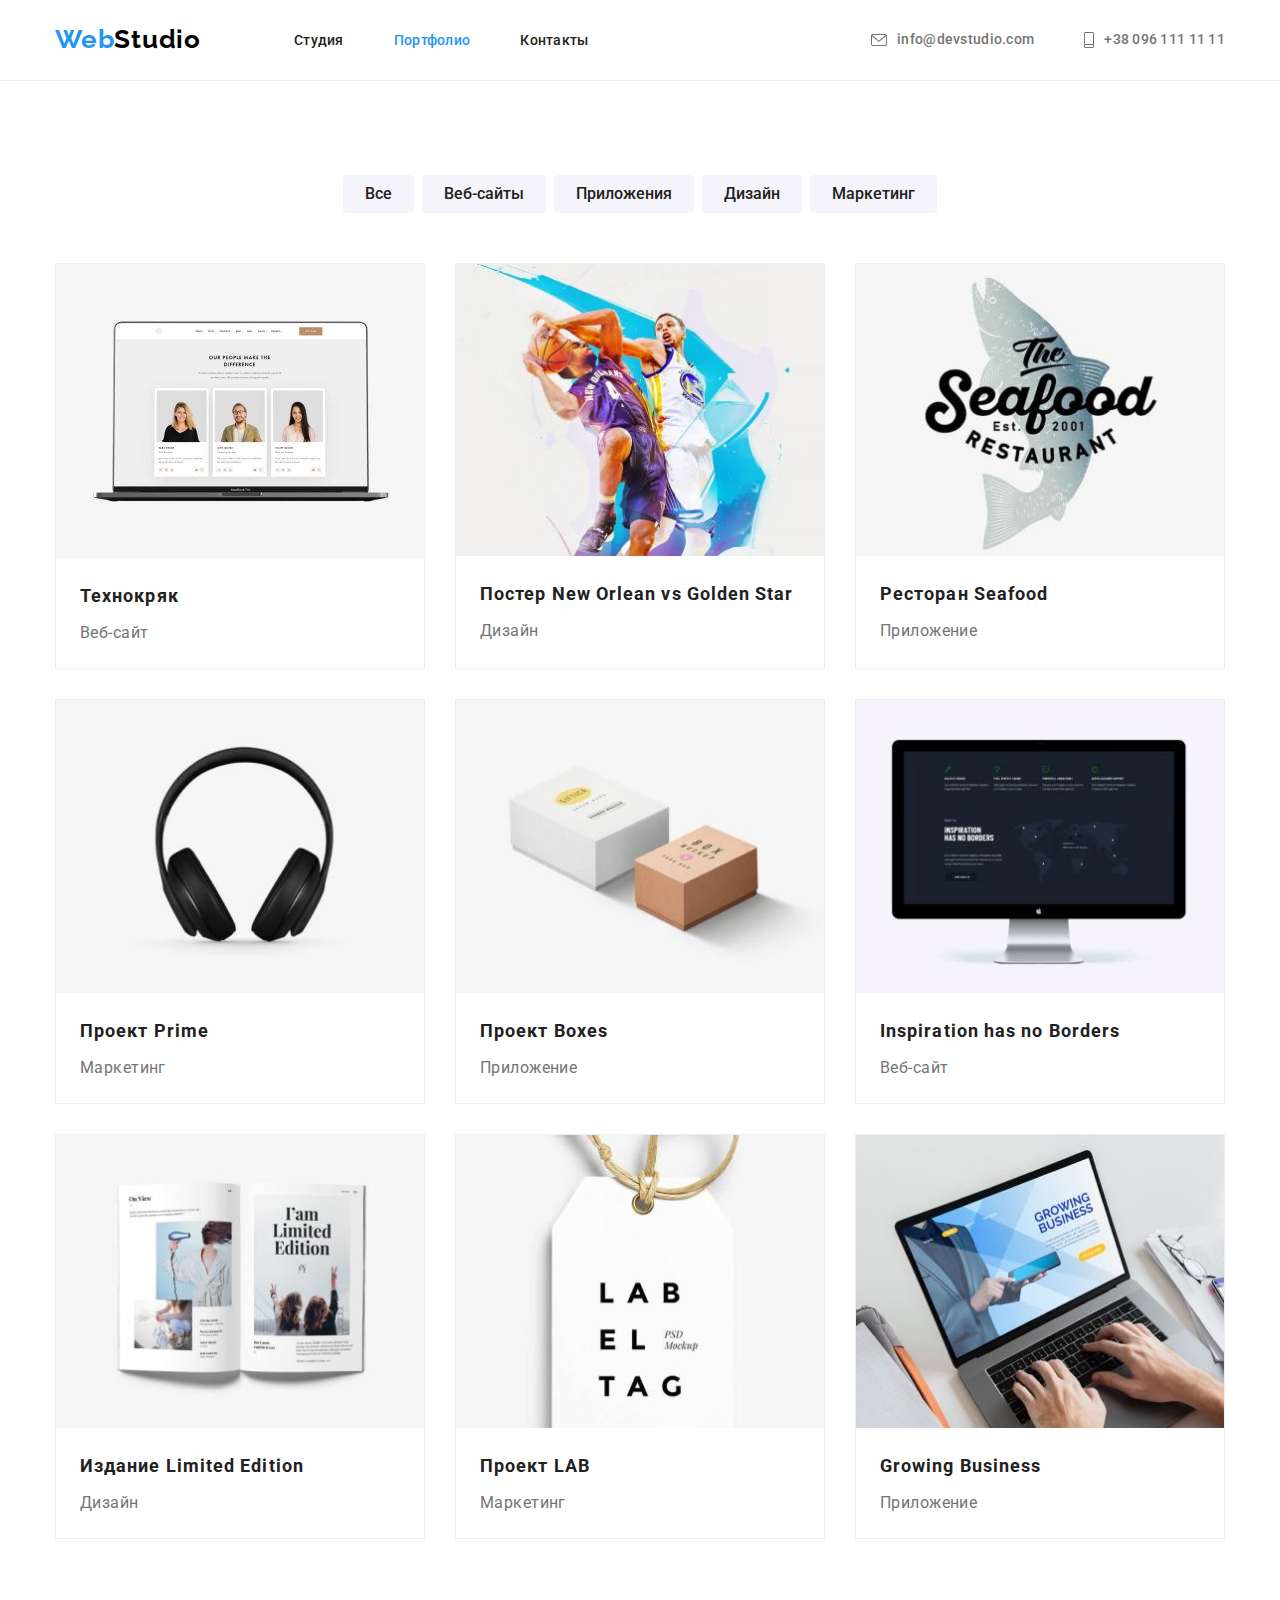
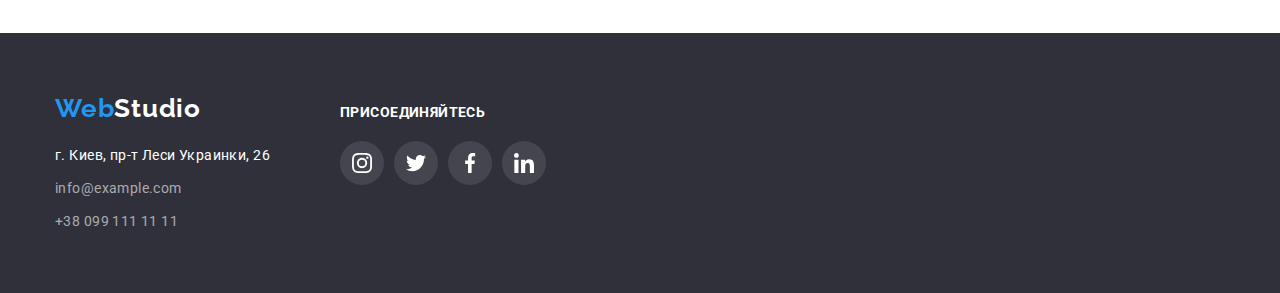
==== portfolio.html @ 62c2daa0 "Копирует файлы из ДЗ-4" ====
<!DOCTYPE html>
<html lang="ru">
<head>
    <meta charset="UTF-8">
    <meta http-equiv="X-UA-Compatible" content="IE=edge">
    <meta name="viewport" content="width=device-width, initial-scale=1.0">
    <title>Portfolio</title>
    <link rel="preconnect" href="https://fonts.googleapis.com">
    <link rel="preconnect" href="https://fonts.gstatic.com" crossorigin>
    <link href="https://fonts.googleapis.com/css2?family=Raleway:wght@700&family=Roboto:wght@400;500;700;900&display=swap" rel="stylesheet">
    <link rel="stylesheet" href="https://cdnjs.cloudflare.com/ajax/libs/modern-normalize/1.1.0/modern-normalize.min.css">
    <link rel="stylesheet" href="./css/styles.css">
</head>
<body>
    <!-- Шапка -->
    <header class="page-header">
        <div class="container">
            <nav class="main-nav">
                <a class="logo-header" lang="en" href="./index.html">Web<span class="logo-dark">Studio</span></a>
                <ul class="site-nav">
                    <li class="item"><a class="site-link" href="./index.html">Студия</a></li>
                    <li class="item"><a class="site-link current" href="./portfolio.html">Портфолио</a></li>
                    <li class="item"><a class="site-link" href="">Контакты</a></li>
                </ul>
            </nav>
            <div class="auth">
                <ul class="auth-nav">
                    <li class="item">
                        <a class="auth-link" lang="en" href="mailto:info@example.com">
                            <svg class="icon-mail">
                                <use href="./images/icons.svg#icon-envelope"></use>
                            </svg>
                            info@devstudio.com</a>
                    </li>
                    <li class="item">
                        <a class="auth-link" href="tel:+380961111111">
                            <svg class="icon-tel">
                                <use href="./images/icons.svg#icon-coll"></use>
                            </svg>
                            +38 096 111 11 11</a>
                    </li>
                </ul>
            </div>
                
        </div>
        
    </header>
    <main>
        <!-- Примеры работ -->

        <section class="section">

            <div class="container">
                <h1 class="section-title visually-hidden">Примеры работ</h1>
                <ul class="portfolio-filter">
                    <li class="btn"><button class="portfolio-button" type="button">Все</button></li>
                    <li class="btn"><button class="portfolio-button" type="button">Веб-сайты</button></li>
                    <li class="btn"><button class="portfolio-button" type="button">Приложения</button></li>
                    <li class="btn"><button class="portfolio-button" type="button">Дизайн</button></li>
                    <li class="btn"><button class="portfolio-button" type="button">Маркетинг</button></li>
                </ul>
                <ul class="work-list">
                <li class="work-item">
                    <a class="work-link" href="">
                        <div class="work-description">
                            <p class="text-description"> Технокряк это современная площадка распространения коронавируса. Компании используют эту платформу для цифрового шпионажа и атак на защищённые сервера конкурентов.</p>
                            <img class="work-img" src="./images/example-1.jpg" alt="Пример-1" width="370">
                        </div>
                        
                        <div class="work-info">
                            <h2 class="work-list-title">Технокряк</h2>
                            <p class="work-list-text">Веб-сайт</p>
                        </div>
                    </a>
                </li>
                <li class="work-item">
                    <a class="work-link" href="">
                        <img class="work-img" src="./images/example-2.jpg" alt="Пример-2" width="370">
                        <div class="work-info">
                            <h2 class="work-list-title">Постер <span lang="en">New Orlean vs Golden Star</span></h2>
                            <p class="work-list-text">Дизайн</p>
                        </div>
                    </a>
                </li>
                <li class="work-item">
                    <a class="work-link" href="">
                        <img class="work-img" src="./images/example-3.jpg" alt="Пример-3" width="370">
                        <div class="work-info">
                            <h2 class="work-list-title">Ресторан <span lang="en">Seafood</span></h2>
                            <p class="work-list-text">Приложение</p>
                        </div>
                    </a>
                </li>
                <li class="work-item">
                    <a class="work-link" href="">
                        <img class="work-img" src="./images/example-4.jpg" alt="Пример-4" width="370">
                        <div class="work-info">
                            <h2 class="work-list-title">Проект <span lang="en">Prime</span></h2>
                            <p class="work-list-text">Маркетинг</p>
                        </div>
                    </a>
                </li>
                <li class="work-item">
                    <a class="work-link" href="">
                        <img class="work-img" src="./images/example-5.jpg" alt="Пример-5" width="370">
                        <div class="work-info">
                            <h2 class="work-list-title">Проект <span lang="en">Boxes</span></h2>
                            <p class="work-list-text">Приложение</p>
                        </div>
                    </a>
                </li>
                <li class="work-item">
                    <a class="work-link" href="">
                        <img class="work-img" src="./images/example-6.jpg" alt="Пример-6" width="370">
                        <div class="work-info">
                            <h2 class="work-list-title" lang="en">Inspiration has no Borders</h2>
                            <p class="work-list-text">Веб-сайт</p>
                        </div>
                    </a>
                </li>
                <li class="work-item">
                    <a class="work-link" href="">
                        <img class="work-img" src="./images/example-7.jpg" alt="Пример-7" width="370">
                        <div class="work-info">
                            <h2 class="work-list-title">Издание <span lang="en">Limited Edition</span></h2>
                            <p class="work-list-text">Дизайн</p>
                        </div>
                    </a>
                </li>
                <li class="work-item">
                    <a class="work-link" href="">
                        <img class="work-img" src="./images/example-8.jpg" alt="Пример-8" width="370">
                        <div class="work-info">
                            <h2 class="work-list-title">Проект <span lang="en">LAB</span></h2>
                            <p class="work-list-text">Маркетинг</p>
                        </div>
                    </a>
                </li>
                <li class="work-item">
                    <a class="work-link" href="">
                        <img class="work-img" src="./images/example-9.jpg" alt="Пример-9" width="370">
                        <div class="work-info">
                            <h2 class="work-list-title" lang="en">Growing Business</h2>
                            <p class="work-list-text">Приложение</p>
                        </div>
                    </a>
                    
                    
                </li>
                </ul>
            </div>
            
        </section>
    </main>        
    <!--Подвал-->
    <footer class="footer">
        <div class="container footer-container">
            <div class="footer-left">
                <a class="logo-footer" lang="en" href="./index.html">Web<span class="logo-light">Studio</span></a>
                <address class="address">
                    <ul class="footer-contacts">
                        <li class="contacts-item">
                            <a class="footer-adress" href="">г. Киев, пр-т Леси Украинки, 26</a>
                        </li>
                        <li class="contacts-item">
                            <a class="footer-mail" lang="en" href="mailto:info@example.com">info@example.com</a>
                        </li>
                        <li class="contacts-item">
                            <a class="footer-tel" href="tel:+380961111111">+38 099 111 11 11</a>
                        </li>      
                    </ul>
                </address>
            </div>
            <div class="footer-right">
                <h3 class="join-title">присоединяйтесь</h3>
                <ul class="join-list">
                    <li class="item-footer-network">
                        <a class="link-footer-network" href="">
                            <svg class="icon-footer-network">
                                <use href="./images/icons.svg#icon-instagram"></use>
                            </svg>
                        </a>
                    </li>
                    <li class="item-footer-network">
                        <a class="link-footer-network" href="">
                            <svg class="icon-footer-network">
                                <use href="./images/icons.svg#icon-twitter"></use>
                            </svg>
                        </a>
                    </li>
                    <li class="item-footer-network">
                        <a class="link-footer-network" href="">
                            <svg class="icon-footer-network">
                                <use href="./images/icons.svg#icon-facebook"></use>
                            </svg>
                        </a>
                    </li>
                    <li class="item-footer-network">
                        <a class="link-footer-network" href="">
                            <svg class="icon-footer-network">
                                <use href="./images/icons.svg#icon-linkedin"></use>
                            </svg>
                        </a>
                    </li>
                </ul>
                
            </div>
            
        </div>
    </footer>
    
</body>
</html>
---- css/styles.css ----
:root {
    /* color */
    --primary-bg-color: #ffffff;
    --primary-text-color: #757575;
    --primary-title-color: #212121;
    --accent-color: #2196F3;
    --secondary-bg-color: #F5F4FA;
    --button-bg-color: #F5F4FA;}

body {
    background-color: var(--primary-bg-color);
    color: var(--primary-text-color);
    font-family: Roboto, sans-serif;
    letter-spacing: 0.03em;
    font-size: 14px;
    line-height: 1.7;
    }

h1,
h2,
h3,
p {
    margin: 0px;
}
ul {
    margin: 0px;
    padding: 0px;
    list-style: none;
}
button {cursor: pointer;}
img {display: block;
max-width: 100%;
height: auto;}
a {text-decoration: none;}

    /* container */
.container {
    width: 1200px;
    padding-left: 15px;
    padding-right: 15px;
    margin: 0 auto;
    }

.visually-hidden {
    position: absolute;
    width: 1px;
    height: 1px;
    margin: -1px;
    border: 0;
    padding: 0;
    
    white-space: nowrap;
    clip-path: inset(100%);
    clip: rect(0 0 0 0);
    overflow: hidden;
}

/*============ Header ===========*/

    /* logo header*/

.logo-header {
    display: block;
    padding-top: 24px;
    padding-bottom: 25px;
    font-family: Raleway;
    font-weight: bold;
    font-size: 26px;
    line-height: 1.2;
    letter-spacing: 0.03em;
    color: #2196F3;
}

.logo-dark {color: #000000;}

        /* all-nav */

    .page-header {
        border-bottom: 1px solid #ECECEC;}
    .page-header .container {
        display: flex;
        align-items: center;
        justify-content: space-between
    }
    .main-nav {display: flex;}
        
        /* site nav */

    .site-nav {
        display: flex;
        margin-left: 93px;
    }

    .site-nav .item + .item {margin-left: 50px;}
        
    .site-link {
        display: block;
        padding-top: 32px;
        padding-bottom: 32px;

        color: var(--primary-title-color);
        font-weight: 500;
        line-height: 1.17;
        letter-spacing: 0.02em;
    }
        
    .site-link:hover,
    .site-link:focus {color: var(--accent-color);}
    .site-link.current {color: var(--accent-color);}

        /* auth nav */

    .auth-nav {
        display: flex;
        justify-content: center;
        align-items: center;
        }
    .auth-nav .item + .item {margin-left: 50px;}

    .auth-link {
        display: flex;
        align-items: center;
        color: var(--primary-text-color);
        font-weight: 500;
        line-height: 1.14;
        letter-spacing: 0.02em;
        padding-top: 32px;
        padding-bottom: 32px;
    }
    .auth-link:hover,
    .auth-link:focus {
        color: var(--accent-color);
        fill: var(--accent-color);
    }
    
    .icon-mail {
        width: 16px;
        height: 12px;
        margin-right: 10px;
        fill: currentColor;
    }
        
    .icon-tel {
        width: 10px;
        height: 16px;
        margin-right: 10px;
        fill: currentColor;
        }
    

    /*========== Hero========== */
    .hero {
        padding: 200px 0;
        background-color: #C4C4C4;
        text-align: center;
        background-image: linear-gradient(
        rgba(47, 48, 58, 0.4),
        rgba(47, 48, 58, 0.4)),
        url("../images/header-img.jpg");
        background-repeat: no-repeat;
        background-position: center;
        background-size: cover;
        }

    .hero-title {
        color: var(--primary-bg-color);
        margin: 0 auto;
        margin-bottom: 30px;
        width: 696px;
        font-weight: 900;
        font-size: 44px;
        line-height: 1.36;
        letter-spacing: 0.06em;
        text-transform: uppercase;
        }
        
    .primery-button {
        padding: 10px 32px;
        font-weight: 700;
        font-size: 16px;
        line-height: 1.87;
        letter-spacing: 0.06em;
        box-shadow: 0px 4px 4px rgba(0, 0, 0, 0.15);
        border-radius: 4px;
        border: none;

        background-color: var(--accent-color);
        color: #ffffff;
        }

    .primery-button:hover,
    .primery-button:focus {
        background-color: #118CE8;
        color: #ffffff;
        }

    /*========= Main ==========*/

        /* section */

    .section {padding-top: 94px;
        padding-bottom: 94px;}

    .section.other-padding {
        padding-top: 0px;
        }

        /* title */

    .section-title {
        color: var(--primary-title-color);
        font-weight: 700;
        font-size: 36px;
        line-height: 1.17;
        text-align: center;
        margin-bottom: 50px;
    }

    .feature-list-title {
        color: var(--primary-title-color);
        font-weight: 700;
        line-height: 1.1;
        margin-bottom: 10px;
        text-transform: uppercase;
    }
    
    .team-list-title {
        color: var(--primary-title-color);
        font-weight: 500;
        font-size: 16px;
        line-height: 1.2;
        text-align: center;
        margin-bottom: 10px;
    }

        /* feature */ 
    .feature-list {
        display: flex;
        justify-content: space-between
    }

    .feature-list .feature-item {width: 270px;}

    .feature-icon {
        display: flex;
        align-items: center;
        justify-content: center;
        height: 120px;
        margin-bottom: 30px;
        padding: 25px 0;
        border-radius: 4px;
        background-color: var(--button-bg-color)
        }
    .icon {
        width: 70px;
        height: 70px;
        }

        /* business-list */

    .business-list {
        display: flex;
        justify-content: space-between;
    }

        /* Team  */

    .team-list {
        display: flex;
        justify-content: space-between
    }

    .team-list .item {
        background-color: var(--primary-bg-color);
        box-shadow: 0px 1px 3px rgba(0, 0, 0, 0.12), 0px 1px 1px rgba(0, 0, 0, 0.14), 0px 2px
    }

    .team {background-color: var(--secondary-bg-color);}

    .team-info {
        padding-top: 30px;
        padding-bottom: 30px;
        }

    .team-list-text {
        font-weight: 400;
        font-size: 16px;
        line-height: 1.2;
        text-align: center;
        }

    .team-network {
        display: flex;
        justify-content: center;
        margin-top: 16px;
        }

    .link-network {
        display: flex;
        width: 44px;
        height: 44px;
        align-items: center;
        justify-content: center;
        color: #AFB1B8;
        }    
    
    .icon-network {
            width: 20px;
            height: 20px;
            fill: currentColor;
        }

    .team-network .item-network + .item-network {margin-left: 10px;}

    .link-network:hover,
    .link-network:focus {
        background-color: var(--accent-color);
        color: var(--primary-bg-color);
        border-radius: 50%;
    }

        /* Our clients */

    .clients-list {
        display: flex;
        justify-content: center;}

    .clients-list .clients-item + .clients-item {margin-left: 30px;}

    .clients-link {
        display: flex;
        align-items: center;
        justify-content: center;
        width: 170px;
        height: 92px;
        border: 1px solid #AFB1B8;
        border-radius: 4px;
        color: #AFB1B8;
    }

    .clients-link:hover,
    .clients-link:focus {
        color: var(--accent-color);
        border: 1px solid var(--accent-color);
    }
    
    .clients-icon {
        width: 106px;
        height: 60px;
        fill: currentColor;
    }
        
    /*============ Footer============ */
    .footer {
        padding-top: 60px;
        padding-bottom: 60px;
        background-color: #2F303A;
    }
    .footer-container {
        display: flex;
        align-items: baseline;
    }

        /* logo footer */
    .logo-footer {
        display: block;
        margin-bottom: 20px;
        font-family: Raleway;
        font-weight: 700;
        font-size: 26px;
        line-height: 31px;
        letter-spacing: 0.03em;
        color: #2196F3;
        }
    .logo-light {color: #ffffff;}

    .footer-adress {color: #ffffff;}

    .footer-mail,
    .footer-tel {color: rgba(255, 255, 255, 0.6);}

    .footer-mail:hover, .footer-mail:focus {color: #ffffff;}

    .footer-tel:hover, .footer-tel:focus {color: #ffffff;}

    .address {font-style: normal;}

    .contacts-item:not(:last-child) {margin-bottom: 9px;}
    
    

    /* footer right */

    .footer-right {
        width: 206px;
        margin-left: 70px;
        }

    .join-title {
        font-weight: 700px;
        font-size: 14px;
        line-height: 1.14;
        letter-spacing: 0.03em;
        text-transform: uppercase;
        color: var(--primary-bg-color);
        margin-bottom: 20px;
    }
    .join-list {
        display: flex;
        justify-content: center;
    }
    .link-footer-network {
        display: flex;
        width: 44px;
        height: 44px;
        align-items: center;
        justify-content: center;
        color: var(--primary-bg-color);
        background-color: rgba(255, 255, 255, 0.1);
        border-radius: 50%;
    }
    .icon-footer-network {
        width: 20px;
        height: 20px;
        color: currentColor;
        fill: var(--primary-bg-color);
    }
    .join-list .item-footer-network + .item-footer-network {margin-left: 10px;}
    
    .link-footer-network:hover,
    .link-footer-network:focus {background-color: var(--accent-color);

    }





    /* =========Portfolio=========== */

        /* filter */
    .portfolio-filter {
        display: flex;
        justify-content: center;
        margin-bottom: 50px;
    }

    .portfolio-filter .btn + .btn {margin-left: 8px;}

    .portfolio-button {
        font-weight: 500;
        font-size: 16px;
        padding: 6px 22px;
        min-width:auto;
        line-height: 1.6;
        text-align: center;
        background-color: var(--button-bg-color);
        color: var(--primary-title-color);
        border-radius: 4px;
        border: none;
    }

    .portfolio-button:hover,
    .portfolio-button:focus {
        color: var(--primary-bg-color);
        background-color: var(--accent-color);
        
        box-shadow: 0px 3px 1px rgba(0, 0, 0, 0.1), 0px 1px 2px rgba(0, 0, 0, 0.08), 0px 2px 2px rgba(0, 0, 0, 0.12);
    }

        /* Work */
    .work-list {
        display: flex;
        flex-wrap: wrap;
        }

    .work-item {
        width: 370px;
        margin-right: 30px;
        margin-bottom: 30px;
        border: 1px solid #EEEEEE
    }

    .work-item:nth-child(3n) {margin-right: 0px;}

    .work-item:nth-last-child(-n + 3) {margin-bottom: 0px;}

    .work-info {padding: 20px 24px; }

    .work-list-title {
        color: var(--primary-title-color);
        font-weight: 700;
        font-size: 18px;
        line-height: 2;
        letter-spacing: 0.06em;
        margin-bottom: 4px;
    }

    .work-list-text {
        font-size: 16px;
        line-height: 1.9;
        color: var(--primary-text-color);
    }

    .work-link {display: block;}

    .work-link:hover,
    .work-link:focus {box-shadow: 0px 1px 1px rgba(0, 0, 0, 0.12), 0px 4px 4px rgba(0, 0, 0, 0.06), 1px 4px 6px rgba(0, 0, 0, 0.16);
    }

    .text-description {
        position: absolute;
        height: 100%;
        padding: 64px 24px;
        font-weight: 400px;
        font-size: 18px;
        line-height: 1.56;
        letter-spacing: 0.03em;
        color: #FFFFFF;
        opacity: 0;
        }

    .work-description {
        position: relative;
        width: 370px;
        height: 294px;
    }
    
    .work-description::before {
        display: block;
        position: absolute;
        content: "";
        width: 100%;
        height: 100%;
        background: rgba(33, 150, 243, 0.9);
        opacity: 0;
        }

    .work-description:hover::before {
        opacity: 1;
    }

    .work-description:hover .text-description {
        opacity: 1;
    }
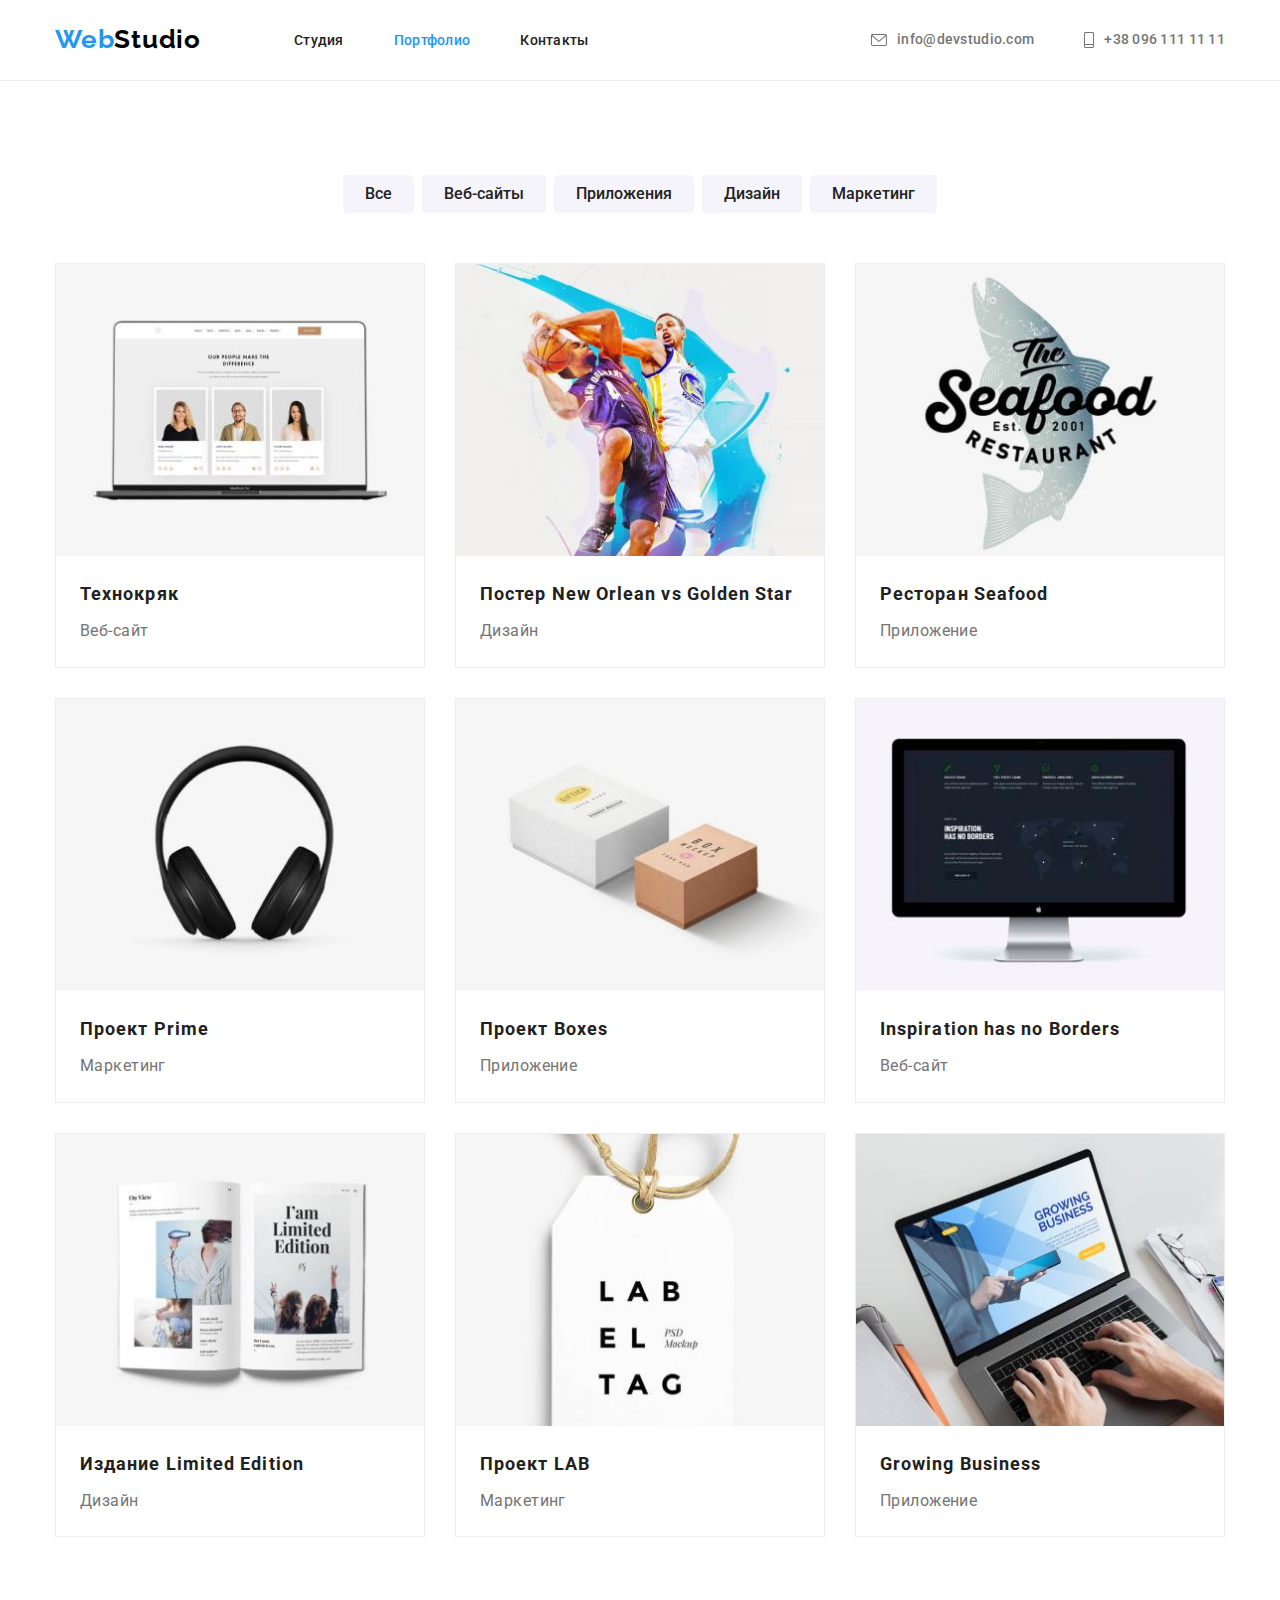
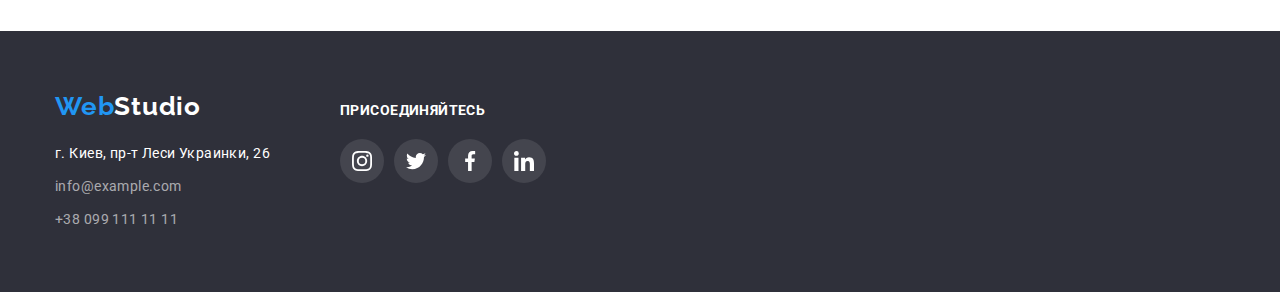
==== commit 00fb3074: "добавляет модальное окно и синий оверлей с текстом на карточках страницы Портфолио" ====
--- a/portfolio.html
+++ b/portfolio.html
@@ -62,9 +62,9 @@
                 <ul class="work-list">
                 <li class="work-item">
                     <a class="work-link" href="">
-                        <div class="work-description">
-                            <p class="text-description"> Технокряк это современная площадка распространения коронавируса. Компании используют эту платформу для цифрового шпионажа и атак на защищённые сервера конкурентов.</p>
+                        <div class="description">
                             <img class="work-img" src="./images/example-1.jpg" alt="Пример-1" width="370">
+                            <p class="text-description"> Технокряк это современная площадка распространения коронавируса. Компании используют эту платформу для цифрового шпионажа и атак на защищённые сервера конкурентов.</p>
                         </div>
                         
                         <div class="work-info">
@@ -75,7 +75,11 @@
                 </li>
                 <li class="work-item">
                     <a class="work-link" href="">
-                        <img class="work-img" src="./images/example-2.jpg" alt="Пример-2" width="370">
+                        <div class="description">
+                            <img class="work-img" src="./images/example-2.jpg" alt="Пример-2" width="370">
+                            <p class="text-description"> Технокряк это современная площадка распространения коронавируса. Компании используют эту платформу для цифрового шпионажа и атак на защищённые сервера конкурентов.</p>
+                        </div>
+                        
                         <div class="work-info">
                             <h2 class="work-list-title">Постер <span lang="en">New Orlean vs Golden Star</span></h2>
                             <p class="work-list-text">Дизайн</p>
@@ -84,7 +88,11 @@
                 </li>
                 <li class="work-item">
                     <a class="work-link" href="">
-                        <img class="work-img" src="./images/example-3.jpg" alt="Пример-3" width="370">
+                        <div class="description">
+                            <img class="work-img" src="./images/example-3.jpg" alt="Пример-3" width="370">
+                            <p class="text-description"> Технокряк это современная площадка распространения коронавируса. Компании используют эту платформу для цифрового шпионажа и атак на защищённые сервера конкурентов.</p>
+                        </div>
+                        
                         <div class="work-info">
                             <h2 class="work-list-title">Ресторан <span lang="en">Seafood</span></h2>
                             <p class="work-list-text">Приложение</p>
@@ -93,7 +101,11 @@
                 </li>
                 <li class="work-item">
                     <a class="work-link" href="">
-                        <img class="work-img" src="./images/example-4.jpg" alt="Пример-4" width="370">
+                        <div class="description">
+                            <img class="work-img" src="./images/example-4.jpg" alt="Пример-4" width="370">
+                            <p class="text-description"> Технокряк это современная площадка распространения коронавируса. Компании используют эту платформу для цифрового шпионажа и атак на защищённые сервера конкурентов.</p>
+                        </div>
+                        
                         <div class="work-info">
                             <h2 class="work-list-title">Проект <span lang="en">Prime</span></h2>
                             <p class="work-list-text">Маркетинг</p>
@@ -102,7 +114,11 @@
                 </li>
                 <li class="work-item">
                     <a class="work-link" href="">
-                        <img class="work-img" src="./images/example-5.jpg" alt="Пример-5" width="370">
+                        <div class="description">
+                            <img class="work-img" src="./images/example-5.jpg" alt="Пример-5" width="370">
+                            <p class="text-description"> Технокряк это современная площадка распространения коронавируса. Компании используют эту платформу для цифрового шпионажа и атак на защищённые сервера конкурентов.</p>
+                        </div>
+                        
                         <div class="work-info">
                             <h2 class="work-list-title">Проект <span lang="en">Boxes</span></h2>
                             <p class="work-list-text">Приложение</p>
@@ -111,7 +127,11 @@
                 </li>
                 <li class="work-item">
                     <a class="work-link" href="">
-                        <img class="work-img" src="./images/example-6.jpg" alt="Пример-6" width="370">
+                        <div class="description">
+                            <img class="work-img" src="./images/example-6.jpg" alt="Пример-6" width="370">
+                            <p class="text-description"> Технокряк это современная площадка распространения коронавируса. Компании используют эту платформу для цифрового шпионажа и атак на защищённые сервера конкурентов.</p>
+                        </div>
+                        
                         <div class="work-info">
                             <h2 class="work-list-title" lang="en">Inspiration has no Borders</h2>
                             <p class="work-list-text">Веб-сайт</p>
@@ -120,7 +140,11 @@
                 </li>
                 <li class="work-item">
                     <a class="work-link" href="">
-                        <img class="work-img" src="./images/example-7.jpg" alt="Пример-7" width="370">
+                        <div class="description">
+                            <img class="work-img" src="./images/example-7.jpg" alt="Пример-7" width="370">
+                            <p class="text-description"> Технокряк это современная площадка распространения коронавируса. Компании используют эту платформу для цифрового шпионажа и атак на защищённые сервера конкурентов.</p>
+                        </div>
+                        
                         <div class="work-info">
                             <h2 class="work-list-title">Издание <span lang="en">Limited Edition</span></h2>
                             <p class="work-list-text">Дизайн</p>
@@ -129,7 +153,11 @@
                 </li>
                 <li class="work-item">
                     <a class="work-link" href="">
-                        <img class="work-img" src="./images/example-8.jpg" alt="Пример-8" width="370">
+                        <div class="description">
+                            <img class="work-img" src="./images/example-8.jpg" alt="Пример-8" width="370">
+                            <p class="text-description"> Технокряк это современная площадка распространения коронавируса. Компании используют эту платформу для цифрового шпионажа и атак на защищённые сервера конкурентов.</p>
+                        </div>
+                        
                         <div class="work-info">
                             <h2 class="work-list-title">Проект <span lang="en">LAB</span></h2>
                             <p class="work-list-text">Маркетинг</p>
@@ -138,7 +166,11 @@
                 </li>
                 <li class="work-item">
                     <a class="work-link" href="">
-                        <img class="work-img" src="./images/example-9.jpg" alt="Пример-9" width="370">
+                        <div class="description">
+                            <img class="work-img" src="./images/example-9.jpg" alt="Пример-9" width="370">
+                            <p class="text-description"> Технокряк это современная площадка распространения коронавируса. Компании используют эту платформу для цифрового шпионажа и атак на защищённые сервера конкурентов.</p>
+                        </div>
+                        
                         <div class="work-info">
                             <h2 class="work-list-title" lang="en">Growing Business</h2>
                             <p class="work-list-text">Приложение</p>
--- a/css/styles.css
+++ b/css/styles.css
@@ -193,6 +193,49 @@
         background-color: #118CE8;
         color: #ffffff;
         }
+    .backdrop {
+        position: fixed;
+        top: 0;
+        left: 0;
+        width: 100%;
+        height: 100%;
+        background-color: rgba(0, 0, 0, 0.2);;
+    }
+
+    .backdrop.is-hidden {
+        opacity: 0;
+        pointer-events: none;
+    }
+
+    .modal {
+        position: absolute;
+        top: 50%;
+        left: 50%;
+        transform: translate(-50%, -50%);
+        width: 528px;
+        height: 581px;
+        background: #FFFFFF;
+        box-shadow: 0px 1px 3px rgba(0, 0, 0, 0.12), 0px 1px 1px rgba(0, 0, 0, 0.14), 0px 2px 1px rgba(0, 0, 0, 0.2);
+        border-radius: 4px;
+    }
+
+    .close-modal-button {
+        display: flex;
+        justify-content: center;
+        align-items: center;
+        position: absolute;
+        top: 5px;
+        right: 23px;
+        width: 30px;
+        height: 30px;
+        
+        background-color: var(--primary-bg-color);
+        border: 1px solid rgba(0, 0, 0, 0.1);
+        border-radius: 50%;
+    }
+    .close-modal-icon {
+        width: 18px;
+        height: 18px;}
 
     /*========= Main ==========*/
 
@@ -431,10 +474,6 @@
     .link-footer-network:focus {background-color: var(--accent-color);
 
     }
-
-
-
-
 
     /* =========Portfolio=========== */
 
@@ -502,45 +541,47 @@
         color: var(--primary-text-color);
     }
 
-    .work-link {display: block;}
-
-    .work-link:hover,
-    .work-link:focus {box-shadow: 0px 1px 1px rgba(0, 0, 0, 0.12), 0px 4px 4px rgba(0, 0, 0, 0.06), 1px 4px 6px rgba(0, 0, 0, 0.16);
+    .work-link {display: block;
+    }
+
+    .work-item:hover,
+    .work-item:focus {box-shadow: 0px 1px 1px rgba(0, 0, 0, 0.12), 0px 4px 4px rgba(0, 0, 0, 0.06), 1px 4px 6px rgba(0, 0, 0, 0.16);
+    }
+
+    .description {
+        position: relative;
+    }
+    .description::before {
+        display: block;
+        position: absolute;
+        content: "";
+        width: 100%;
+        height: 100%;
+        background-color: rgba(33, 150, 243, 0.9);
+        opacity: 0;
+        transition: opacity 250ms cubic-bezier(0.4, 0, 0.2, 1)
     }
 
     .text-description {
         position: absolute;
+        top: 0;
+        left: 0%;
         height: 100%;
-        padding: 64px 24px;
-        font-weight: 400px;
+        padding: 63px 24px;
         font-size: 18px;
         line-height: 1.56;
         letter-spacing: 0.03em;
         color: #FFFFFF;
         opacity: 0;
-        }
-
-    .work-description {
-        position: relative;
-        width: 370px;
-        height: 294px;
-    }
-    
-    .work-description::before {
-        display: block;
-        position: absolute;
-        content: "";
-        width: 100%;
-        height: 100%;
-        background: rgba(33, 150, 243, 0.9);
-        opacity: 0;
-        }
-
-    .work-description:hover::before {
+        transition: opacity 250ms cubic-bezier(0.4, 0, 0.2, 1)
+    }
+
+    .work-item:hover .text-description,
+    .work-item:focus .text-description {
         opacity: 1;
     }
-
-    .work-description:hover .text-description {
+    .work-item:hover .description::before,
+    .work-item:focus .description::before {
         opacity: 1;
     }
     
